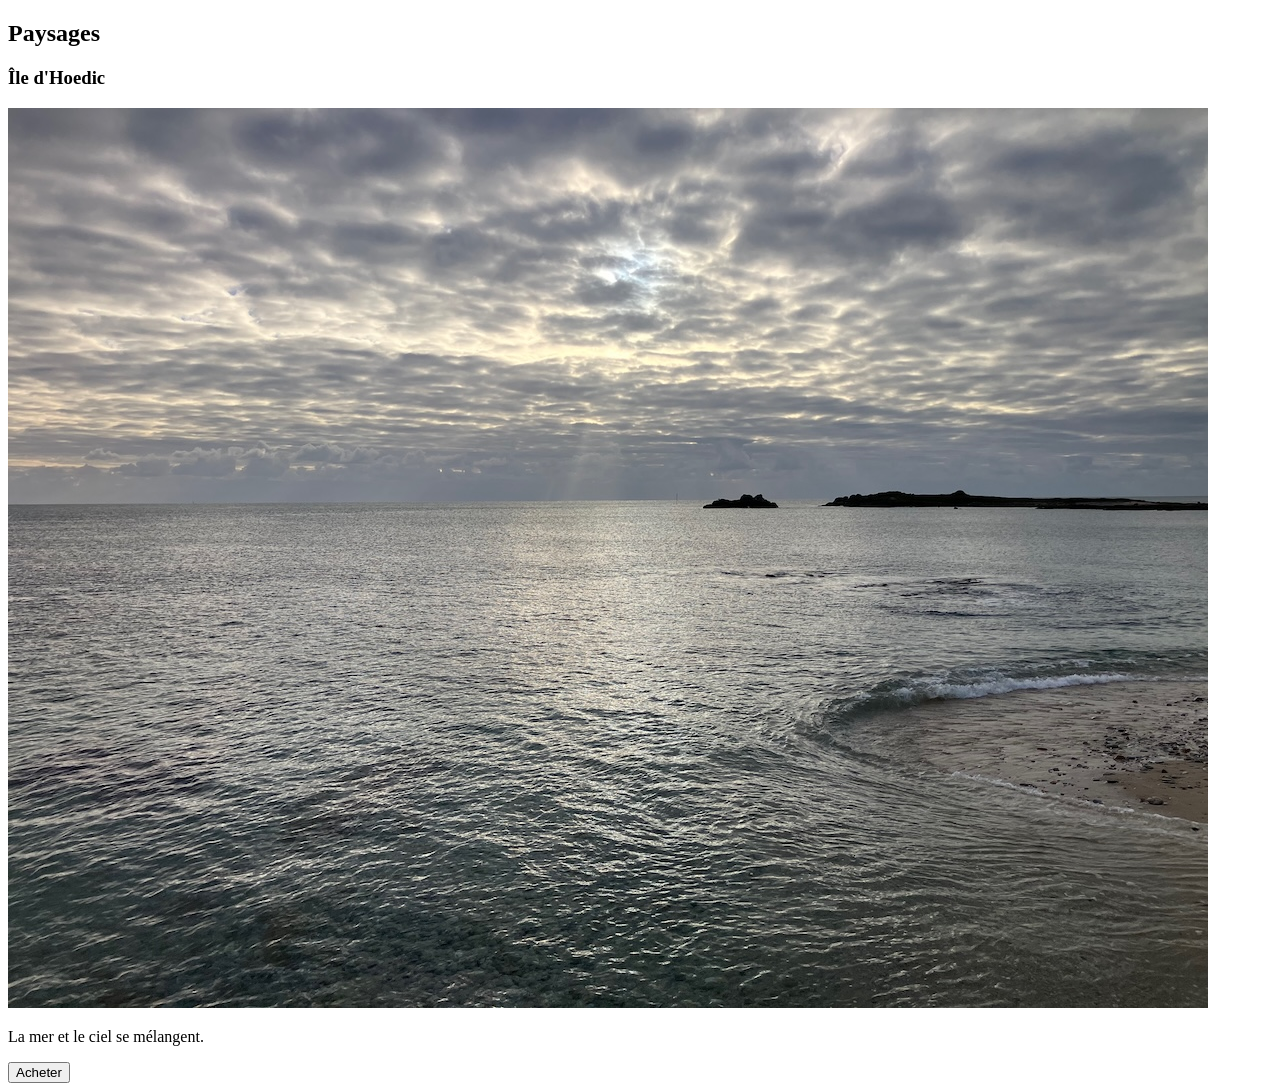
==== 001-basic-card/index.html @ 4b6f3034 "refactor: reorganize project structure" ====
<!-- @format -->

<!doctype html>
<html lang="en">
	<head>
		<meta charset="UTF-8" />
		<meta name="viewport" content="width=device-width, initial-scale=1.0" />
		<title>Front Blocks - Frontend Fundamentals</title>
		<link rel="stylesheet" href="style.css" />
	</head>
	<body>
		<main>
			<section class="card-container">
				<h2>Paysages</h2>
				<article class="card">
					<h3>Île d'Hoedic</h3>
					<img
						src="../assets/images/sky-hoedic.jpeg"
						alt="un ciel nuageux et la mer"
					/>
					<p>La mer et le ciel se mélangent.</p>
					<button class="btn">Acheter</button>
				</article>
			</section>
		</main>
	</body>
</html>
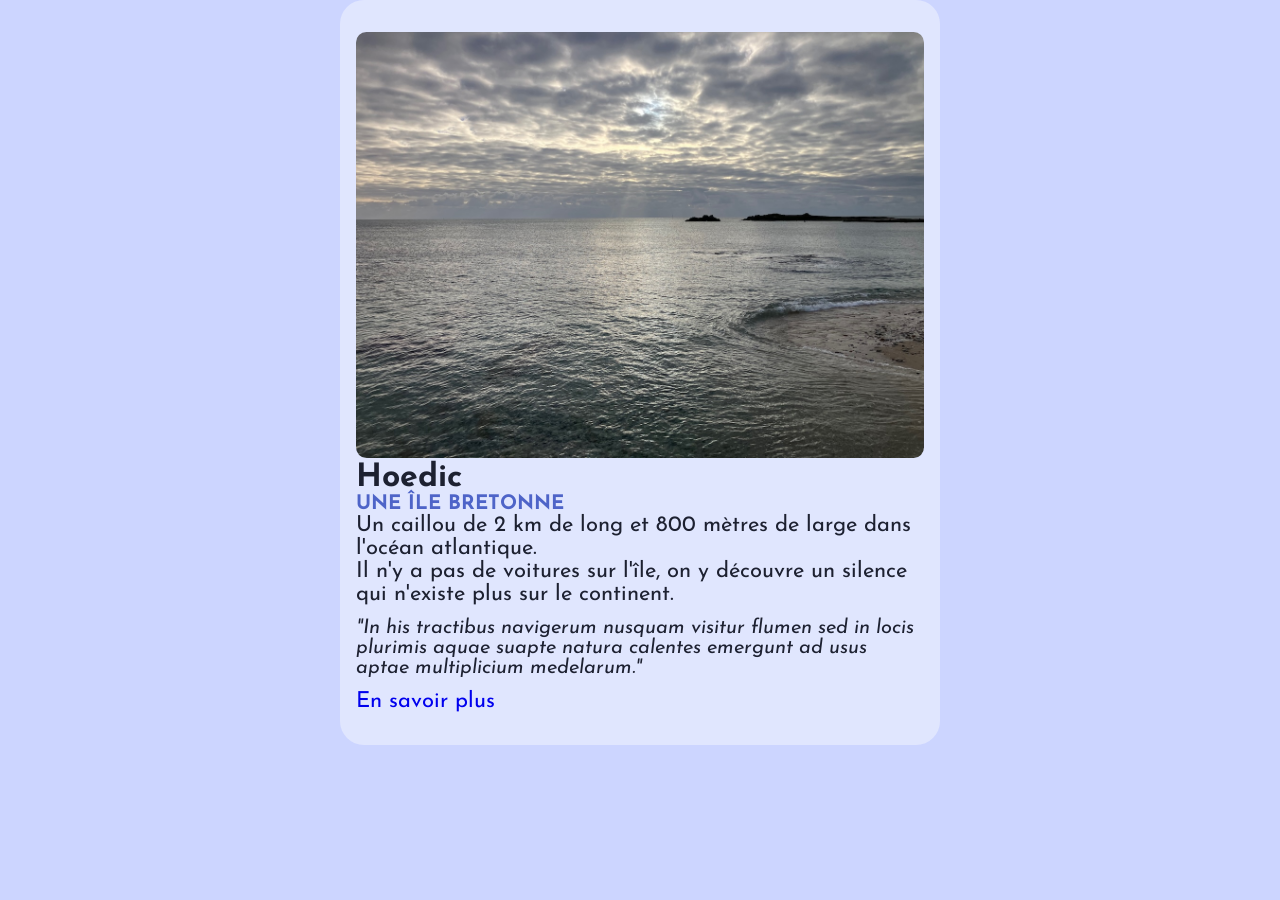
==== commit 36126380: "feat: rework card HTML, add reset and CSS variables" ====
--- a/001-basic-card/index.html
+++ b/001-basic-card/index.html
@@ -5,23 +5,38 @@
 	<head>
 		<meta charset="UTF-8" />
 		<meta name="viewport" content="width=device-width, initial-scale=1.0" />
-		<title>Front Blocks - Frontend Fundamentals</title>
+		<title>Hoedic - Une île bretonne</title>
 		<link rel="stylesheet" href="style.css" />
 	</head>
 	<body>
 		<main>
-			<section class="card-container">
-				<h2>Paysages</h2>
-				<article class="card">
-					<h3>Île d'Hoedic</h3>
+			<div class="card-container">
+				<figure class="card-img">
 					<img
 						src="../assets/images/sky-hoedic.jpeg"
-						alt="un ciel nuageux et la mer"
+						alt="Paysage avec la mer et le ciel nuageux"
 					/>
-					<p>La mer et le ciel se mélangent.</p>
-					<button class="btn">Acheter</button>
-				</article>
-			</section>
+				</figure>
+				<section>
+					<h1>Hoedic</h1>
+					<article class="hoedic-description">
+						<h2>Une île bretonne</h2>
+						<p>
+							Un caillou de 2 km de long et 800 mètres de large dans l'océan
+							atlantique. <br />Il n'y a pas de voitures sur l'île, on y
+							découvre un silence qui n'existe plus sur le continent.
+						</p>
+						<blockquote class="review-quote">
+							"In his tractibus navigerum nusquam visitur flumen sed in locis
+							plurimis aquae suapte natura calentes emergunt ad usus aptae
+							multiplicium medelarum."
+						</blockquote>
+						<div class="button-container">
+							<a href="#" class="card-button">En savoir plus</a>
+						</div>
+					</article>
+				</section>
+			</div>
 		</main>
 	</body>
 </html>
--- a/001-basic-card/style.css
+++ b/001-basic-card/style.css
@@ -0,0 +1,71 @@
+/* Pour une seule card, travaille surtout 
+padding, border-radius, box-shadow, width, background. 
+Donne la forme d'une card.*/ 
+
+@import url('https://fonts.googleapis.com/css2?family=Josefin+Sans:ital,wght@0,100..700;1,100..700&display=swap');
+
+* {
+  box-sizing: border-box;
+  margin: 0;
+  padding: 0;
+  list-style: none;
+  text-decoration: none;
+} 
+
+:root {
+--blue-50: #e4e9feda;
+--blue-100: #ccd5ff;
+--blue-150: #4e64c8;
+--blue-200: #3b5df6;
+--blue-250: #1030bc;
+--blue-300: #1d2131;
+}
+
+body {
+    background-color: var(--blue-100);
+    font-family: "Josefin Sans";
+    color: #1d2131;
+}
+
+main {
+    display: grid;
+    place-items: center;
+} /* Display grid, place items 
+- pour centrer contenu sur l'axe horizontal et vertical 
+en seulement une propriété */
+
+
+.card-container {
+    background-color: var(--blue-50);
+    border-radius: 1.5rem;
+    padding: 2rem 1rem;
+    width: clamp(250px, 90%, 600px); 
+} /* fonction clamp(min, preferred, max)
+pour adapter taille en fonction écran
+sans alourdir code avec media queries */
+
+img {
+    width: 100%;
+    border-radius: 0.65rem;
+}
+
+h1 {
+    font-size: clamp(1.5rem, 3vw, 2rem);
+}
+
+h2 {
+    font-size: clamp(1.15rem, 2.5vw, 1.25rem);
+    text-transform: uppercase;
+    color: var(--blue-150);
+}
+
+.hoedic-description {
+    font-size: clamp(1.125rem, 2vw, 1.375rem);
+    font-weight: 400;
+}
+
+.review-quote {
+    font-style: italic;
+    font-size: clamp(1.15rem, 1.8vw, 1.25rem);
+    margin: 0.75rem 0;
+}
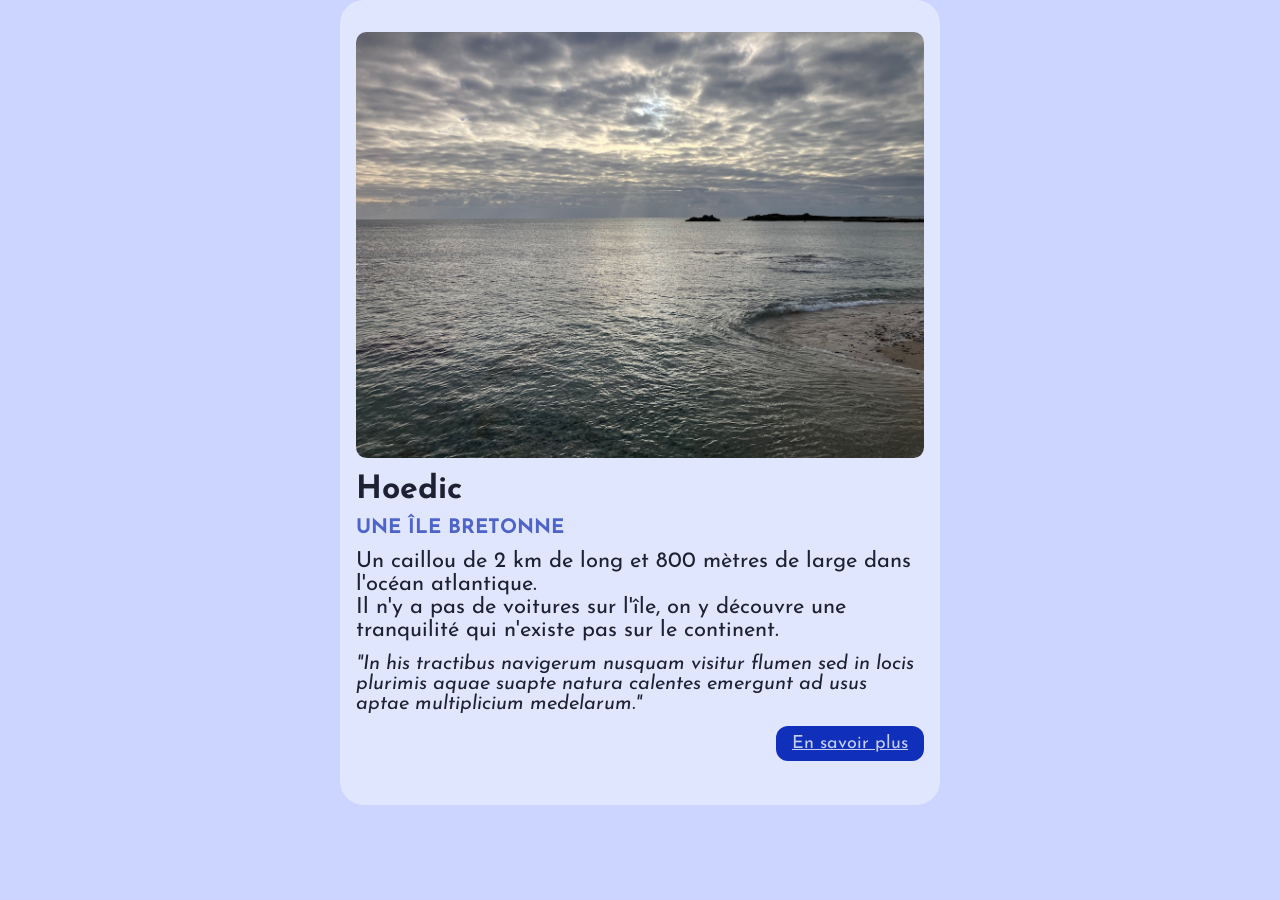
==== commit 3f29b995: "finalize basic card CSS" ====
--- a/001-basic-card/index.html
+++ b/001-basic-card/index.html
@@ -24,7 +24,7 @@
 						<p>
 							Un caillou de 2 km de long et 800 mètres de large dans l'océan
 							atlantique. <br />Il n'y a pas de voitures sur l'île, on y
-							découvre un silence qui n'existe plus sur le continent.
+							découvre une tranquilité qui n'existe pas sur le continent.
 						</p>
 						<blockquote class="review-quote">
 							"In his tractibus navigerum nusquam visitur flumen sed in locis
--- a/001-basic-card/style.css
+++ b/001-basic-card/style.css
@@ -1,15 +1,9 @@
-/* Pour une seule card, travaille surtout 
-padding, border-radius, box-shadow, width, background. 
-Donne la forme d'une card.*/ 
-
 @import url('https://fonts.googleapis.com/css2?family=Josefin+Sans:ital,wght@0,100..700;1,100..700&display=swap');
 
 * {
   box-sizing: border-box;
   margin: 0;
   padding: 0;
-  list-style: none;
-  text-decoration: none;
 } 
 
 :root {
@@ -24,15 +18,13 @@
 body {
     background-color: var(--blue-100);
     font-family: "Josefin Sans";
-    color: #1d2131;
+    color: var(--blue-300);
 }
 
 main {
     display: grid;
     place-items: center;
-} /* Display grid, place items 
-- pour centrer contenu sur l'axe horizontal et vertical 
-en seulement une propriété */
+} 
 
 
 .card-container {
@@ -40,9 +32,7 @@
     border-radius: 1.5rem;
     padding: 2rem 1rem;
     width: clamp(250px, 90%, 600px); 
-} /* fonction clamp(min, preferred, max)
-pour adapter taille en fonction écran
-sans alourdir code avec media queries */
+} 
 
 img {
     width: 100%;
@@ -51,21 +41,37 @@
 
 h1 {
     font-size: clamp(1.5rem, 3vw, 2rem);
+    margin: 0.75rem 0;
 }
 
 h2 {
     font-size: clamp(1.15rem, 2.5vw, 1.25rem);
     text-transform: uppercase;
     color: var(--blue-150);
+    margin: 0.75rem 0;
 }
 
 .hoedic-description {
     font-size: clamp(1.125rem, 2vw, 1.375rem);
     font-weight: 400;
+    margin: 0.75rem 0;
 }
 
 .review-quote {
     font-style: italic;
     font-size: clamp(1.15rem, 1.8vw, 1.25rem);
     margin: 0.75rem 0;
+}
+
+.card-button {
+    background-color: var(--blue-250);
+    color: var(--blue-50);
+    padding: 0.5rem 1rem;
+    border-radius: 0.75rem;
+    font-size: clamp(1rem, 2vw, 1.125rem);
+}
+
+.button-container {
+    display: flex;
+    justify-content: flex-end;
 }
